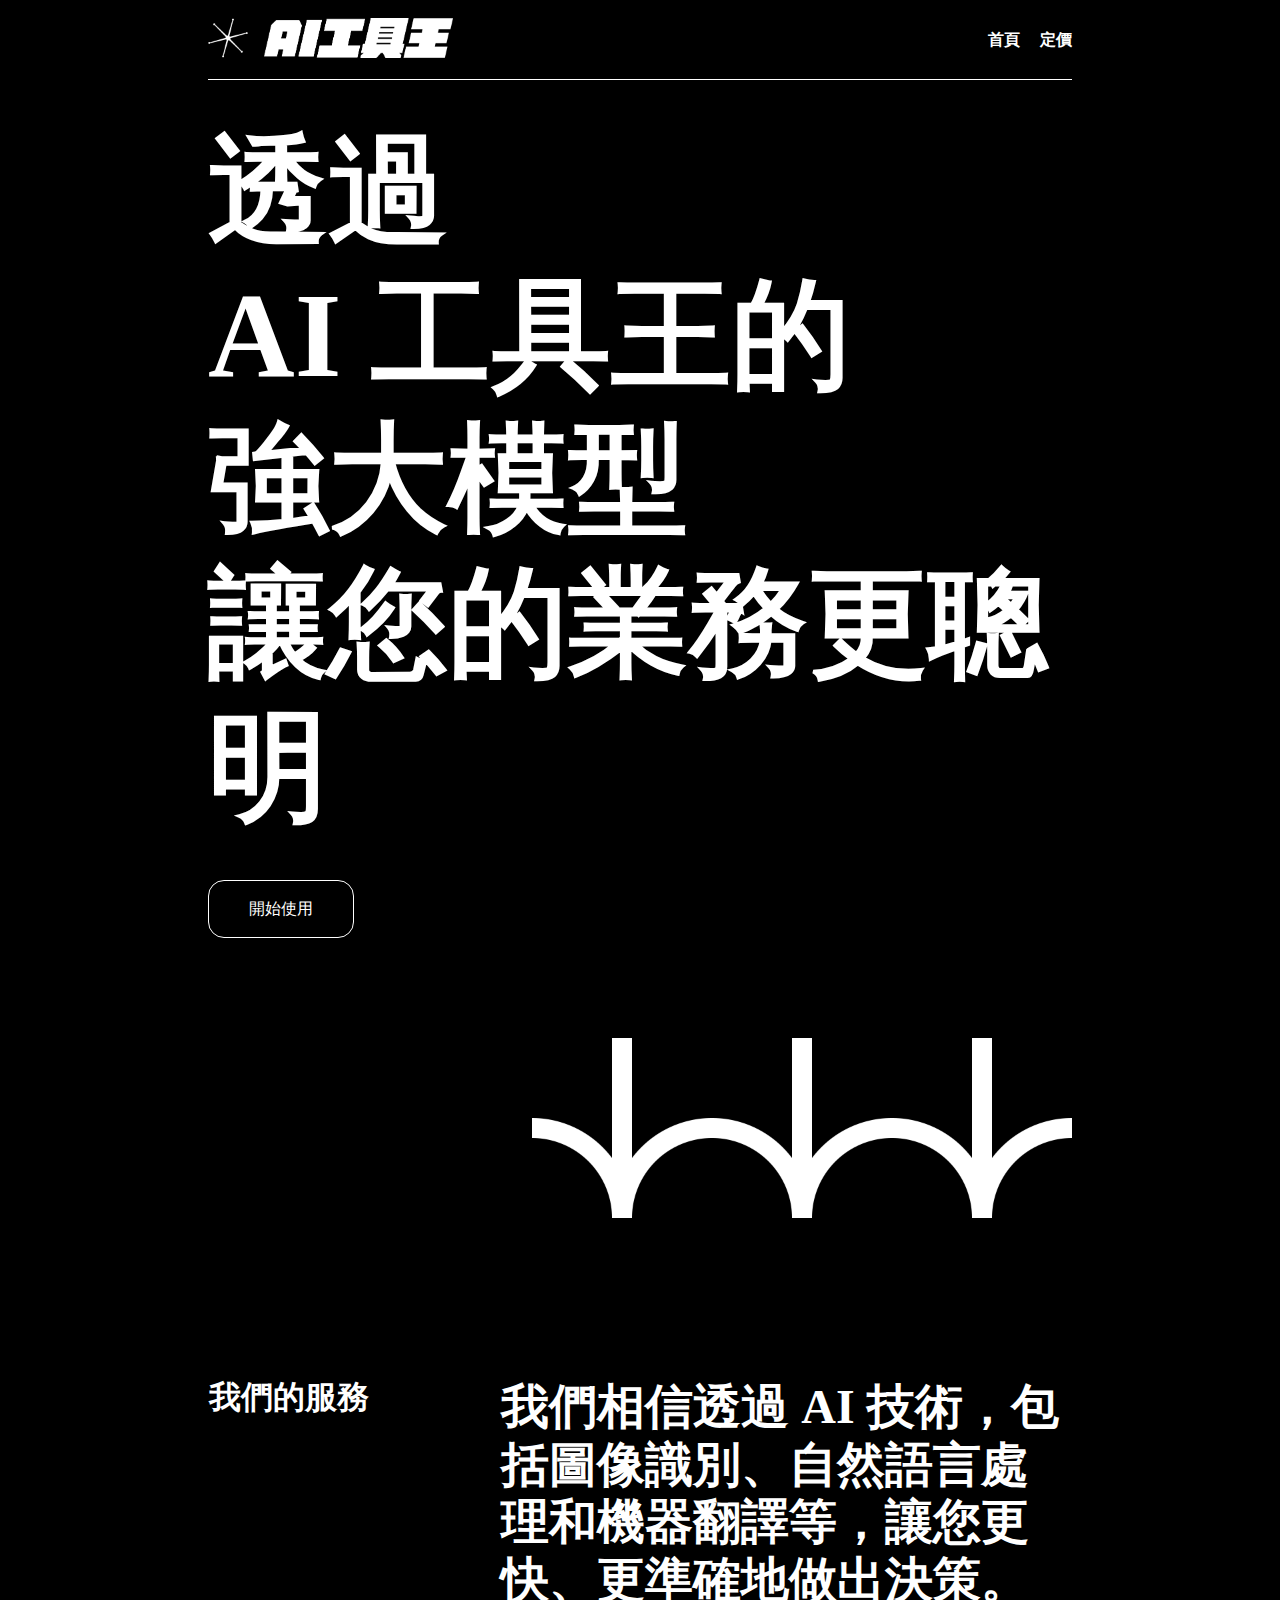
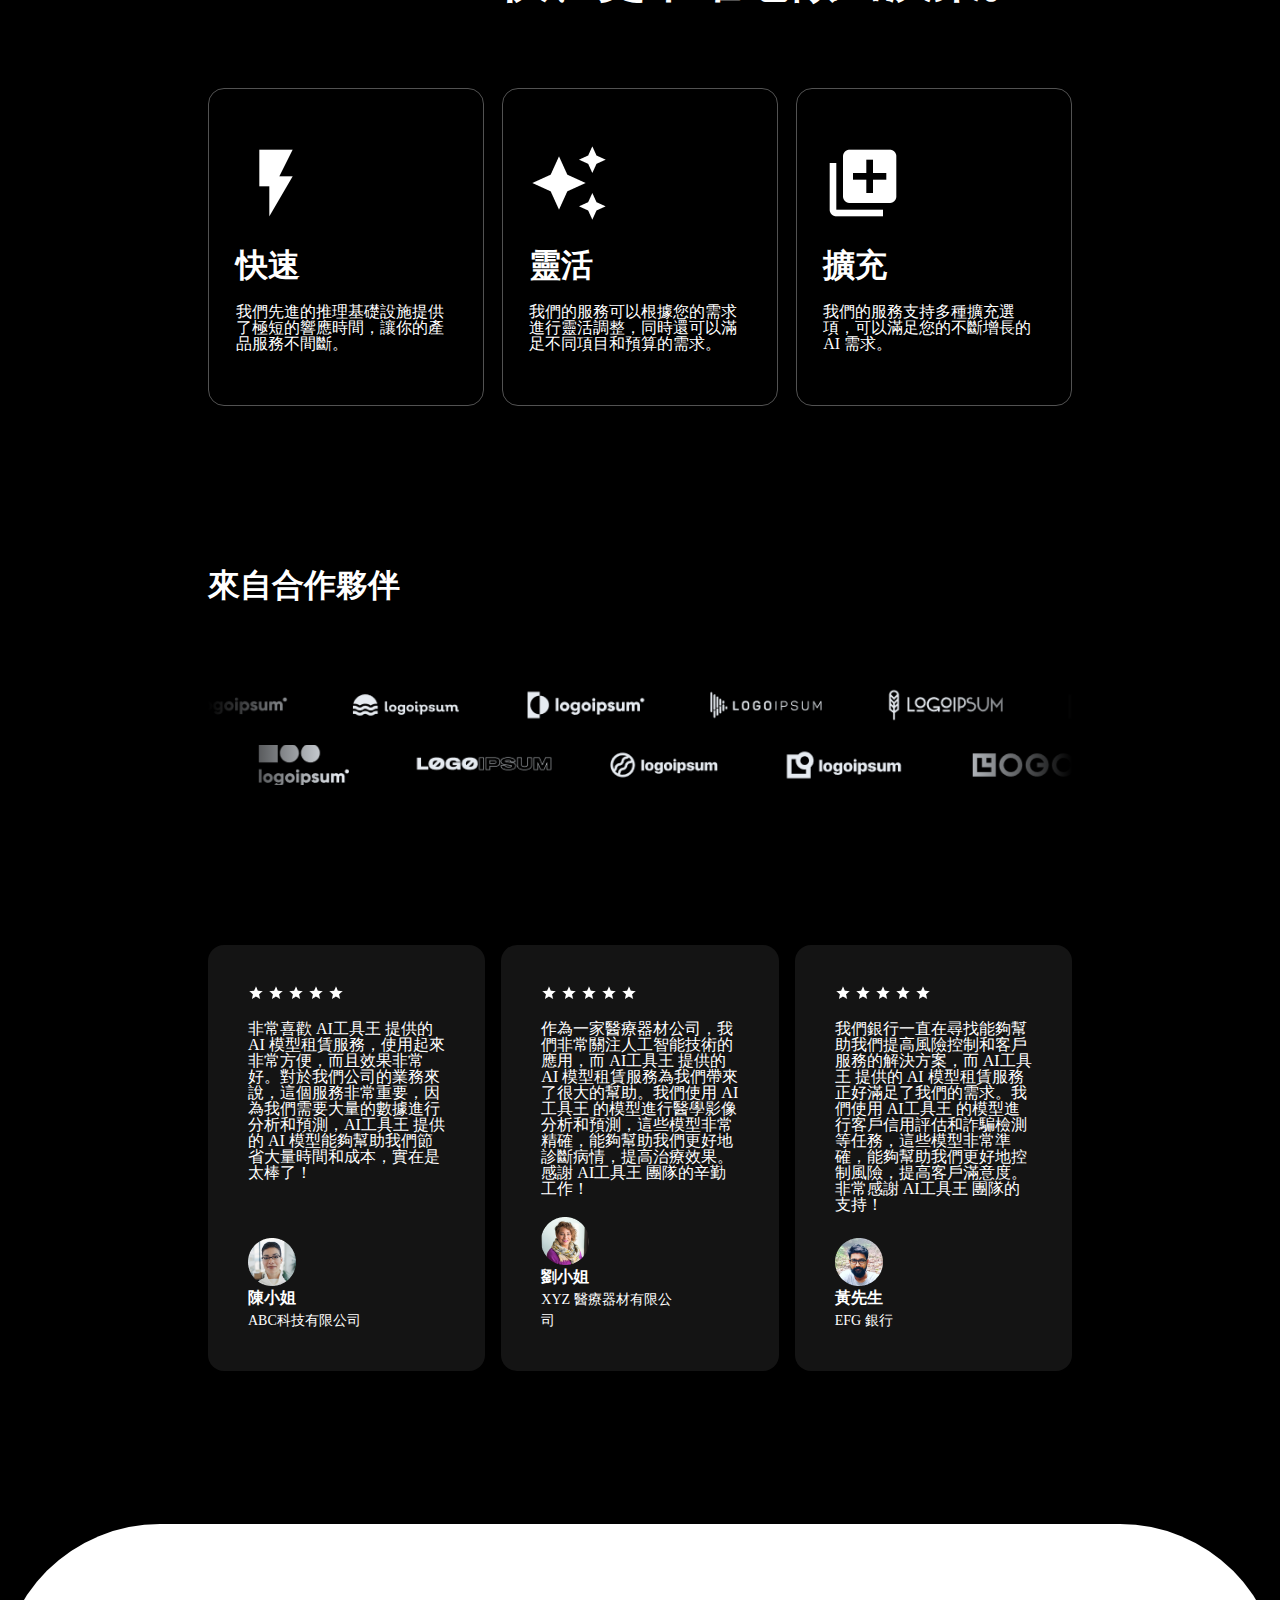
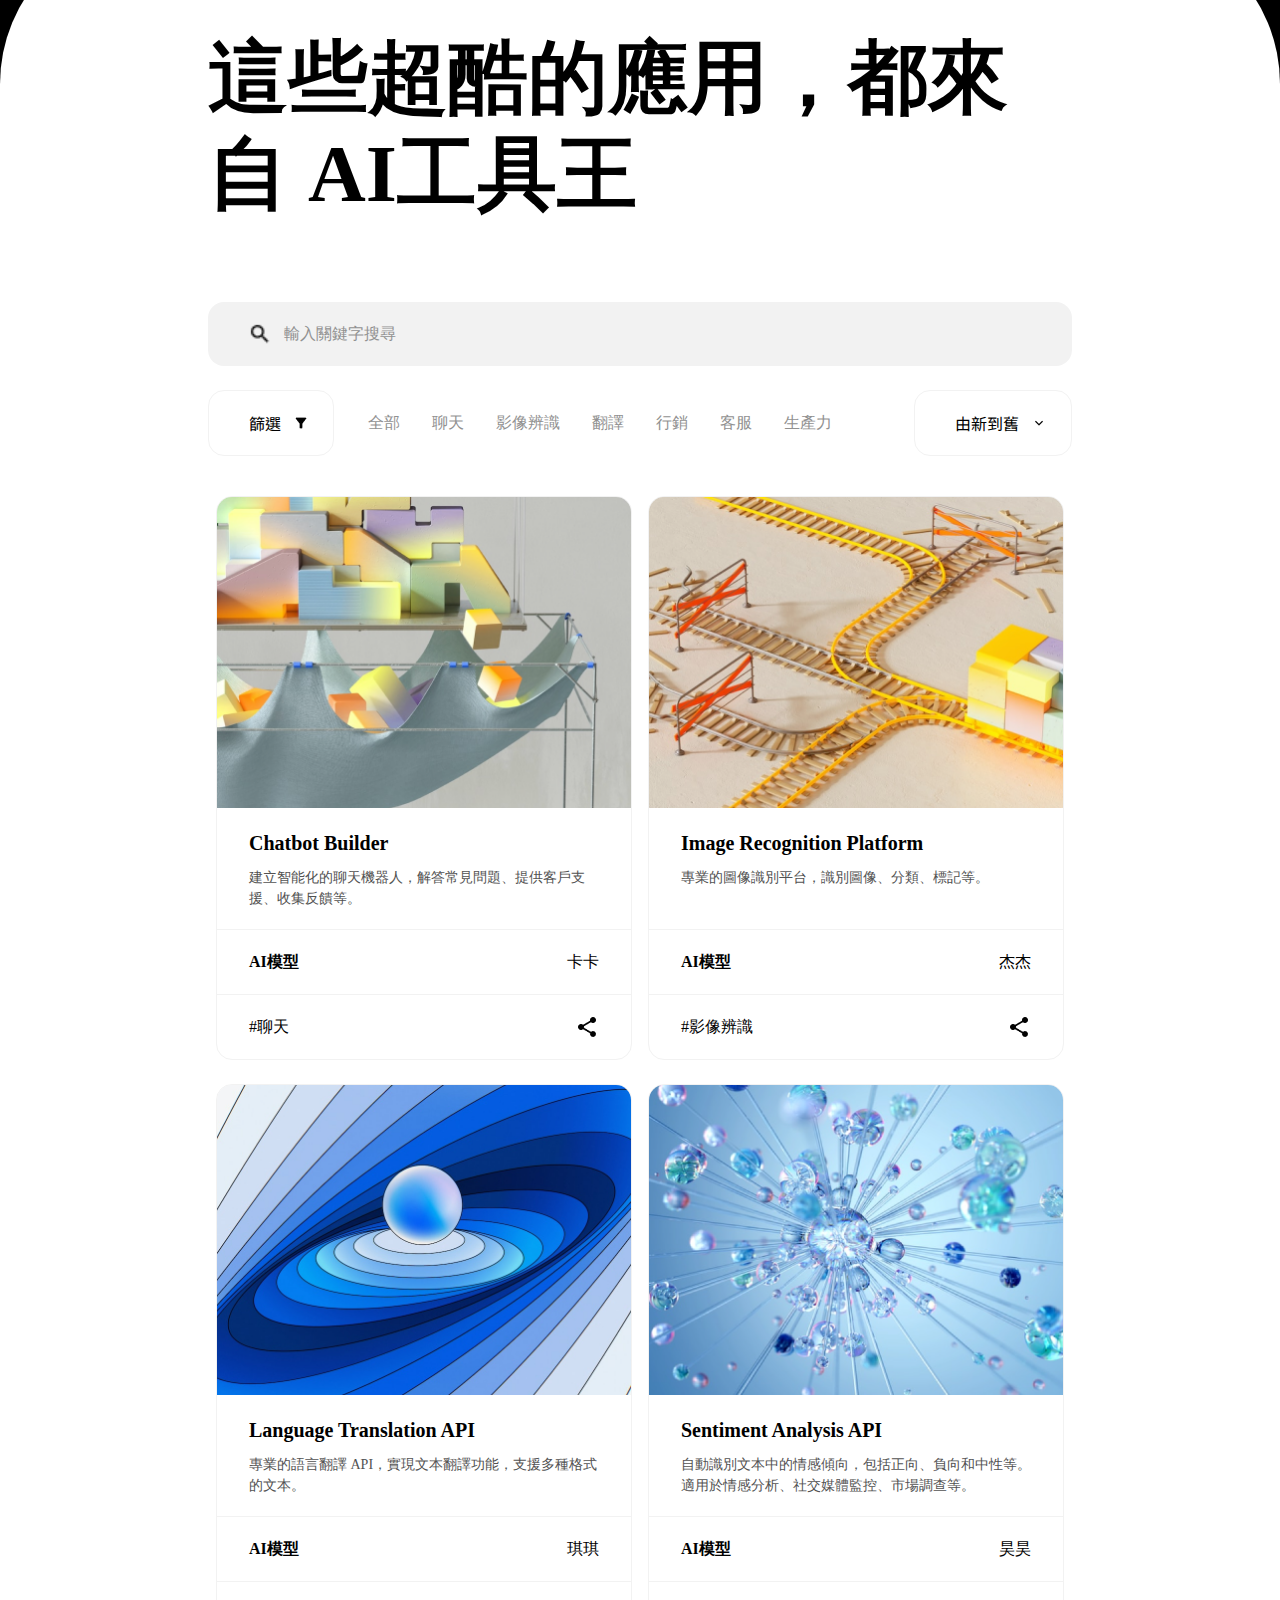
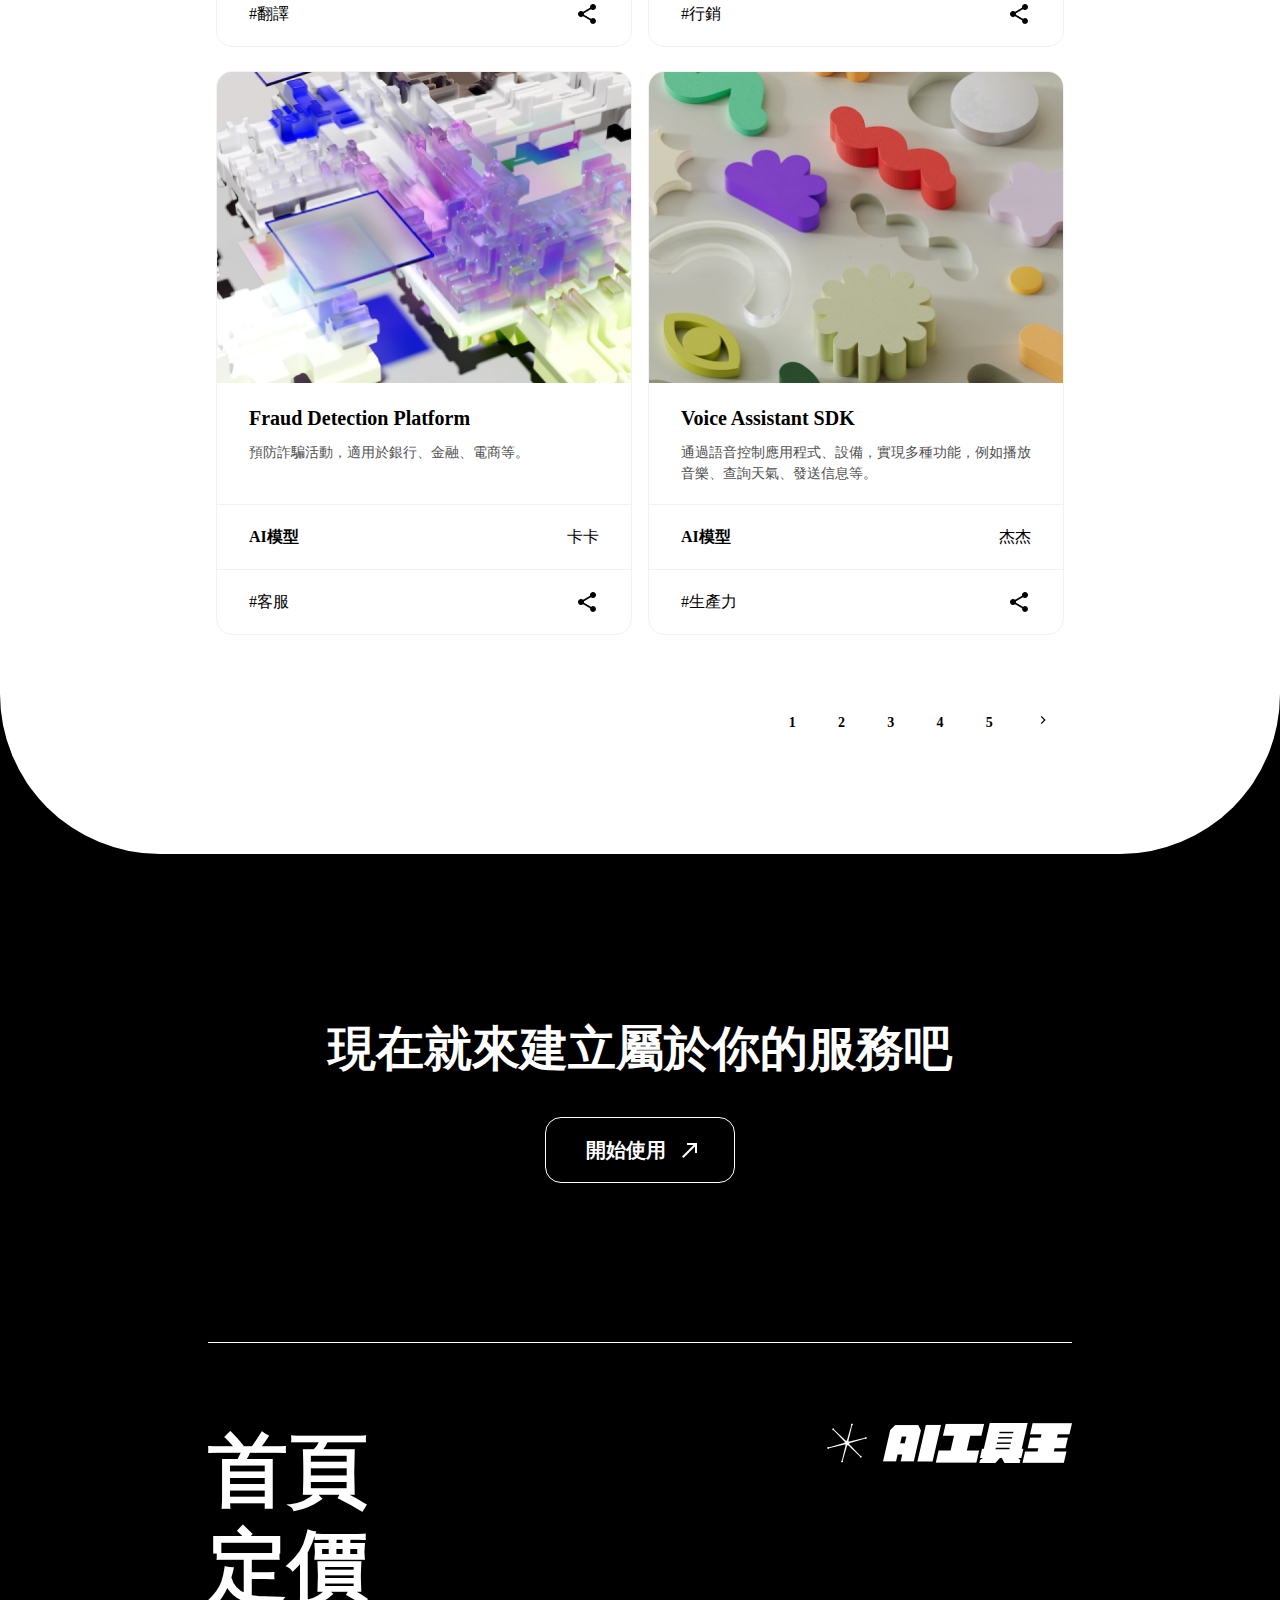
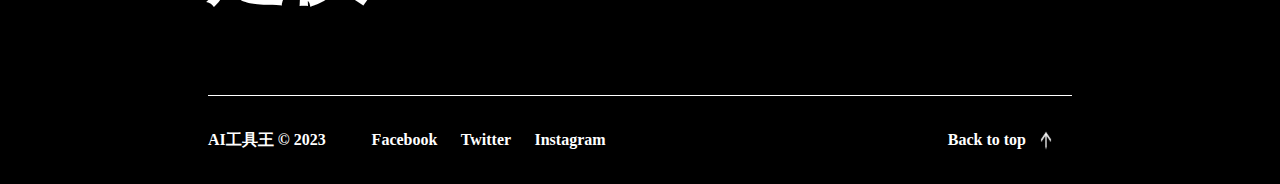
==== index.html @ bf3bf6e6 "first commit" ====
<!DOCTYPE html>
<html lang="en">
  <head>
    <meta charset="UTF-8" />
    <meta name="viewport" content="width=device-width, initial-scale=1.0" />
    <title>Document</title>
    <link rel="stylesheet" href="./SCSS/all.css" />
  </head>
  <body>
    <div id="headerTitle" class="headerTitle">
      <header>
        <div class="logo">
          <img src="./images/Group 1.png" alt="" />
        </div>
        <nav>
          <ul>
            <li><a href="#headerTitle">首頁</a></li>
            <li><a href="#">定價</a></li>
          </ul>
          <a href="./pages/menu.html" class="ham"
            ><img src="./images/ham.png" alt=""
          /></a>
        </nav>
      </header>
      <div class="title">
        <p>透過</p>
        <p>AI 工具王的</p>
        <p>強大模型</p>
        <p>讓您的業務更聰明</p>
        <a href="#">開始使用</a>
        <div class="img">
          <img src="./images/motin.png" alt="" />
        </div>
      </div>
    </div>
    <section class="service">
      <div class="paragraph">
        <p class="left">我們的服務</p>
        <p class="right">
          我們相信透過 AI
          技術，包括圖像識別、自然語言處理和機器翻譯等，讓您更快、更準確地做出決策。
        </p>
      </div>
      <div class="cards">
        <div class="card">
          <div class="img"><img src="./images/Flash on.png" alt="" /></div>
          <h4>快速</h4>
          <p>
            我們先進的推理基礎設施提供了極短的響應時間，讓你的產品服務不間斷。
          </p>
        </div>
        <div class="card middle">
          <div class="img"><img src="./images/Auto awesome.png" alt="" /></div>
          <h4>靈活</h4>
          <p>
            我們的服務可以根據您的需求進行靈活調整，同時還可以滿足不同項目和預算的需求。
          </p>
        </div>
        <div class="card">
          <div class="img"><img src="./images/Library add.png" alt="" /></div>
          <h4>擴充</h4>
          <p>我們的服務支持多種擴充選項，可以滿足您的不斷增長的 AI 需求。</p>
        </div>
      </div>
    </section>
    <section class="partner">
      <h3>來自合作夥伴</h3>
      <div class="imgLogo">
        <div class="logos">
          <div class="linearGradient-l"></div>
          <img class="logo" src="./images/enterprise.png" alt="" />
          <img class="logo" src="./images/enterprise1.png" alt="" />
          <img class="logo" src="./images/enterprise2.png" alt="" />
          <img class="logo" src="./images/enterprise3.png" alt="" />
          <img class="logo" src="./images/enterprise4.png" alt="" />
          <img class="logo" src="./images/enterprise5.png" alt="" />
          <img class="logo" src="./images/enterprise6.png" alt="" />
          <img class="logo" src="./images/enterprise1.png" alt="" />
          <div class="linearGradient-r"></div>
        </div>
        <div class="logos">
          <div class="linearGradient-l"></div>
          <img class="logo left" src="./images/enterprise7.png" alt="" />
          <img class="logo" src="./images/enterprise8.png" alt="" />
          <img class="logo" src="./images/enterprise9.png" alt="" />
          <img class="logo" src="./images/enterprise5.png" alt="" />
          <img class="logo" src="./images/enterprise11.png" alt="" />
          <img class="logo" src="./images/enterprise12.png" alt="" />
          <img class="logo" src="./images/enterprise7.png" alt="" />
          <div class="linearGradient-r"></div>
        </div>
      </div>
      <div class="cover"></div>
      <div class="cards">
        <div class="card">
          <div class="starsAndComment">
            <div class="stars">
              <img src="./images/star.png" alt="" />
              <img src="./images/star.png" alt="" />
              <img src="./images/star.png" alt="" />
              <img src="./images/star.png" alt="" />
              <img src="./images/star.png" alt="" />
            </div>
            <div class="comment">
              <p>
                非常喜歡 AI工具王 提供的 AI
                模型租賃服務，使用起來非常方便，而且效果非常好。對於我們公司的業務來說，這個服務非常重要，因為我們需要大量的數據進行分析和預測，AI工具王
                提供的 AI 模型能夠幫助我們節省大量時間和成本，實在是太棒了！
              </p>
            </div>
          </div>
          <div class="person">
            <div class="imgPerson">
              <img src="./images/avatar3.png" alt="" />
              <div class="info">
                <h5>陳小姐</h5>
                <p>ABC科技有限公司</p>
              </div>
            </div>
          </div>
        </div>
        <div class="card">
          <div class="starsAndComment">
            <div class="stars">
              <img src="./images/star.png" alt="" />
              <img src="./images/star.png" alt="" />
              <img src="./images/star.png" alt="" />
              <img src="./images/star.png" alt="" />
              <img src="./images/star.png" alt="" />
            </div>
            <div class="comment">
              <p>
                作為一家醫療器材公司，我們非常關注人工智能技術的應用，而
                AI工具王 提供的 AI 模型租賃服務為我們帶來了很大的幫助。我們使用
                AI工具王
                的模型進行醫學影像分析和預測，這些模型非常精確，能夠幫助我們更好地診斷病情，提高治療效果。感謝
                AI工具王 團隊的辛勤工作！
              </p>
            </div>
          </div>
          <div class="person">
            <div class="imgPerson">
              <img src="./images/avatar1.png" alt="" />
              <div class="info">
                <h5>劉小姐</h5>
                <p>XYZ 醫療器材有限公司</p>
              </div>
            </div>
          </div>
        </div>
        <div class="card">
          <div class="starsAndComment">
            <div class="stars">
              <img src="./images/star.png" alt="" />
              <img src="./images/star.png" alt="" />
              <img src="./images/star.png" alt="" />
              <img src="./images/star.png" alt="" />
              <img src="./images/star.png" alt="" />
            </div>
            <div class="comment">
              <p>
                我們銀行一直在尋找能夠幫助我們提高風險控制和客戶服務的解決方案，而
                AI工具王 提供的 AI 模型租賃服務正好滿足了我們的需求。我們使用
                AI工具王
                的模型進行客戶信用評估和詐騙檢測等任務，這些模型非常準確，能夠幫助我們更好地控制風險，提高客戶滿意度。非常感謝
                AI工具王 團隊的支持！
              </p>
            </div>
          </div>
          <div class="person">
            <div class="imgPerson">
              <img src="./images/avatar2.png" alt="" />
              <div class="info">
                <h5>黃先生</h5>
                <p>EFG 銀行</p>
              </div>
            </div>
          </div>
        </div>
      </div>
    </section>
    <section class="application">
      <div class="app">
        <h2>這些超酷的應用，都來自 AI工具王</h2>
        <div class="search">
          <img src="./images/search.png" alt="" />
          <p>輸入關鍵字搜尋</p>
        </div>
        <div class="select">
          <button class="selectButton">
            <p>篩選</p>
            <img src="./images/Filter alt.png" alt="" />
          </button>
          <div class="selectItems">
            <ul>
              <li>全部</li>
              <li>聊天</li>
              <li>影像辨識</li>
              <li>翻譯</li>
              <li>行銷</li>
              <li>客服</li>
              <li>生產力</li>
            </ul>
          </div>
          <button class="newOrOldButton">
            <p>由新到舊</p>
            <img src="./images/keyboard arrow down.png" alt="" />
          </button>
        </div>
        <div class="appCards">
          <div class="appCard">
            <div class="cardImg"><img src="./images/tool1.png" alt="" /></div>
            <div class="cardTitle">
              <h3>Chatbot Builder</h3>
              <p>
                建立智能化的聊天機器人，解答常見問題、提供客戶支援、收集反饋等。
              </p>
            </div>
            <div class="author">
              <h3>AI模型</h3>
              <p>卡卡</p>
            </div>
            <div class="type">
              <p>#聊天</p>
              <img src="./images/share.png" alt="" />
            </div>
          </div>
          <div class="appCard">
            <div class="cardImg"><img src="./images/tool2.png" alt="" /></div>
            <div class="cardTitle">
              <h3>Image Recognition Platform</h3>
              <p>專業的圖像識別平台，識別圖像、分類、標記等。</p>
            </div>
            <div class="author">
              <h3>AI模型</h3>
              <p>杰杰</p>
            </div>
            <div class="type">
              <p>#影像辨識</p>
              <img src="./images/share.png" alt="" />
            </div>
          </div>
          <div class="appCard">
            <div class="cardImg"><img src="./images/tool3.png" alt="" /></div>
            <div class="cardTitle">
              <h3>Language Translation API</h3>
              <p>專業的語言翻譯 API，實現文本翻譯功能，支援多種格式的文本。</p>
            </div>
            <div class="author">
              <h3>AI模型</h3>
              <p>琪琪</p>
            </div>
            <div class="type">
              <p>#翻譯</p>
              <img src="./images/share.png" alt="" />
            </div>
          </div>
          <div class="appCard">
            <div class="cardImg"><img src="./images/tool4.png" alt="" /></div>
            <div class="cardTitle">
              <h3>Sentiment Analysis API</h3>
              <p>
                自動識別文本中的情感傾向，包括正向、負向和中性等。適用於情感分析、社交媒體監控、市場調查等。
              </p>
            </div>
            <div class="author">
              <h3>AI模型</h3>
              <p>昊昊</p>
            </div>
            <div class="type">
              <p>#行銷</p>
              <img src="./images/share.png" alt="" />
            </div>
          </div>
          <div class="appCard">
            <div class="cardImg"><img src="./images/tool5.png" alt="" /></div>
            <div class="cardTitle">
              <h3>Fraud Detection Platform</h3>
              <p>預防詐騙活動，適用於銀行、金融、電商等。</p>
            </div>
            <div class="author">
              <h3>AI模型</h3>
              <p>卡卡</p>
            </div>
            <div class="type">
              <p>#客服</p>
              <img src="./images/share.png" alt="" />
            </div>
          </div>
          <div class="appCard">
            <div class="cardImg"><img src="./images/tool6.png" alt="" /></div>
            <div class="cardTitle">
              <h3>Voice Assistant SDK</h3>
              <p>
                通過語音控制應用程式、設備，實現多種功能，例如播放音樂、查詢天氣、發送信息等。
              </p>
            </div>
            <div class="author">
              <h3>AI模型</h3>
              <p>杰杰</p>
            </div>
            <div class="type">
              <p>#生產力</p>
              <img src="./images/share.png" alt="" />
            </div>
          </div>
        </div>
        <div class="pages">
          <a href="#">1</a>
          <a href="#">2</a>
          <a href="#">3</a>
          <a href="#">4</a>
          <a href="#">5</a>
          <a href="#"><img src="./images/keyboard arrow right.png" alt="" /></a>
        </div>
      </div>
    </section>
    <section class="now">
      <h3>現在就來建立屬於你的服務吧</h3>
      <a href="#"
        ><p>開始使用</p>
        <img src="./images/call made.png" alt=""
      /></a>
    </section>
    <footer>
      <div class="index">
        <div class="logo">
          <img src="./images/logo.png" alt="" />
        </div>
        <div class="links">
          <a href="#">首頁</a>
          <a href="#">定價</a>
        </div>
      </div>
      <div class="footer">
        <p class="copyright">AI工具王 © 2023</p>
        <div class="socialMedias">
          <a href="#" class="socialMedia">Facebook</a>
          <a href="#" class="socialMedia">Twitter</a>
          <a href="#" class="socialMedia">Instagram</a>
        </div>
        <a href="#headerTitle" class="backToTopLink">
          <p class="backToTop">Back to top</p>
          <img src="./images/arrow upward.png" alt="" />
        </a>
      </div>
    </footer>
  </body>
</html>
---- SCSS/all.css ----
/* http://meyerweb.com/eric/tools/css/reset/ 
   v2.0 | 20110126
   License: none (public domain)
*/
@import url("https://fonts.googleapis.com/css2?family=Noto+Sans+TC:wght@100;200;300;400;500;600;700;800;900&display=swap");
html,
body,
div,
span,
applet,
object,
iframe,
h1,
h2,
h3,
h4,
h5,
h6,
p,
blockquote,
pre,
a,
abbr,
acronym,
address,
big,
cite,
code,
del,
dfn,
em,
img,
ins,
kbd,
q,
s,
samp,
small,
strike,
strong,
sub,
sup,
tt,
var,
b,
u,
i,
center,
dl,
dt,
dd,
ol,
ul,
li,
fieldset,
form,
label,
legend,
table,
caption,
tbody,
tfoot,
thead,
tr,
th,
td,
article,
aside,
canvas,
details,
embed,
figure,
figcaption,
footer,
header,
hgroup,
menu,
nav,
output,
ruby,
section,
summary,
time,
mark,
audio,
video {
  margin: 0;
  padding: 0;
  border: 0;
  font-size: 100%;
  font: inherit;
  vertical-align: baseline;
}

/* HTML5 display-role reset for older browsers */
article,
aside,
details,
figcaption,
figure,
footer,
header,
hgroup,
menu,
nav,
section {
  display: block;
}

body {
  line-height: 1;
}

ol,
ul {
  list-style: none;
}

blockquote,
q {
  quotes: none;
}

blockquote:before,
blockquote:after,
q:before,
q:after {
  content: "";
  content: none;
}

table {
  border-collapse: collapse;
  border-spacing: 0;
}

* {
  box-sizing: border-box;
  font-family: "Noto Sans TC", sans-serif;
  color: #ffffff;
  line-height: 1.5;
  background-color: #000000;
}

.headerTitle {
  max-width: 1920px;
}

header {
  height: 80px;
  margin: 0 16.25%;
  display: flex;
  align-items: center;
  justify-content: space-between;
  border-bottom: 1px solid #ffffff;
}
@media (max-width: 375px) {
  header {
    margin: 0 3.2%;
  }
}
header .logo {
  width: 244.99px;
}
header .logo img {
  max-width: 100%;
}
@media (max-width: 375px) {
  header .logo {
    width: 147px;
  }
}
header nav {
  width: 84px;
}
@media (max-width: 564px) {
  header nav {
    width: 40px;
  }
}
header nav ul {
  display: flex;
  justify-content: space-between;
}
@media (max-width: 564px) {
  header nav ul {
    display: none;
  }
}
header nav ul li {
  font-weight: 700;
  font-size: 16px;
}
header nav ul li a {
  text-decoration: none;
}
header nav .ham {
  width: 40px;
  display: none;
}
@media (max-width: 564px) {
  header nav .ham {
    display: block;
  }
}
header nav .ham img {
  width: 100%;
}
header nav .exit {
  width: 40px;
  display: inline-block;
}
header nav .exit img {
  width: 100%;
}

.title {
  margin: 0 16.25%;
  padding-top: 40px;
}
@media (max-width: 375px) {
  .title {
    margin: 0 3.2%;
  }
}
.title p {
  font-weight: bold;
  font-size: 120px;
  line-height: 1.2;
}
@media (max-width: 940px) {
  .title p {
    font-size: 96px;
  }
}
@media (max-width: 750px) {
  .title p {
    font-size: 72px;
  }
}
@media (max-width: 564px) {
  .title p {
    font-size: 60px;
  }
}
@media (max-width: 470px) {
  .title p {
    font-size: 48px;
  }
}
.title a {
  margin-top: 40px;
  margin-bottom: 100px;
  display: inline-block;
  padding-top: 20px;
  padding-bottom: 20px;
  padding-left: 40px;
  padding-right: 40px;
  border: 1px solid #ffffff;
  border-radius: 16px;
  text-decoration: none;
}
.title .img {
  display: flex;
  justify-content: flex-end;
}
.title .img img {
  width: 540px;
}
@media (max-width: 800px) {
  .title .img img {
    width: 100%;
  }
}

.content {
  height: 584px;
  display: flex;
  flex-direction: column;
  justify-content: center;
  align-items: center;
}
.content a {
  display: inline-block;
  text-decoration: none;
  font-size: 80px;
  line-height: 1.2;
  font-weight: bold;
}

.service {
  margin: 160px 16.25%;
}
@media (max-width: 375px) {
  .service {
    margin: 120px 3.2%;
  }
}
.service .paragraph {
  display: flex;
}
@media (max-width: 800px) {
  .service .paragraph {
    flex-wrap: wrap;
  }
}
.service .paragraph .left {
  margin-left: 0.15%;
  margin-right: 1.85%;
  width: 32.6%;
  font-size: 32px;
  font-weight: bold;
  line-height: 1.2;
}
@media (max-width: 800px) {
  .service .paragraph .left {
    width: 100%;
    font-size: 26px;
    margin-bottom: 24px;
  }
}
@media (max-width: 375px) {
  .service .paragraph .left {
    font-size: 20px;
  }
}
.service .paragraph .right {
  width: 67.4%;
  font-size: 48px;
  font-weight: 900;
  line-height: 1.2;
}
@media (max-width: 800px) {
  .service .paragraph .right {
    width: 100%;
    font-size: 40px;
  }
}
@media (max-width: 375px) {
  .service .paragraph .right {
    font-size: 32px;
  }
}
.service .cards {
  display: flex;
  justify-content: space-between;
  margin-top: 80px;
  margin-bottom: 160px;
  flex-wrap: wrap;
}
.service .cards .card {
  width: 32%;
  border: 1px solid #525252;
  border-radius: 16px;
  padding: 4.16vw 2.08vw;
}
@media (max-width: 800px) {
  .service .cards .card {
    width: 100%;
    padding: 10.67vw 5.33vw;
  }
}
.service .cards .card .img {
  width: 80px;
  color: #ffffff;
}
.service .cards .card .img img {
  width: 100%;
}
.service .cards .card h4 {
  font-size: 32px;
  line-height: 1.2;
  font-weight: 900;
  margin: 20px 0;
}
.service .cards .card p {
  font-size: 16px;
  font-weight: 400;
}
@media (max-width: 800px) {
  .service .cards .middle {
    margin: 12px 0;
  }
}

.partner {
  margin: 0 16.25%;
}
@media (max-width: 375px) {
  .partner {
    margin: 0 0;
  }
}
.partner h3 {
  font-size: 32px;
  font-weight: 900;
  line-height: 1.2;
}
@media (max-width: 375px) {
  .partner h3 {
    padding: 0 12px;
  }
}
.partner .imgLogo {
  height: 100px;
  display: flex;
  flex-direction: column;
  justify-content: space-between;
  margin-top: 80px;
  margin-bottom: 160px;
}
.partner .imgLogo .logos {
  display: flex;
  overflow: hidden;
  height: 40px;
  position: relative;
}
.partner .imgLogo .logos .linearGradient-l {
  z-index: 1;
  position: absolute;
  width: 15.12%;
  height: 40px;
  background: linear-gradient(0.25turn, rgb(0, 0, 0), rgba(0, 0, 0, 0));
}
@media (max-width: 375px) {
  .partner .imgLogo .logos .linearGradient-l {
    width: 21.87%;
  }
}
.partner .imgLogo .logos .linearGradient-r {
  right: 0;
  z-index: 1;
  position: absolute;
  width: 15.12%;
  height: 40px;
  background: linear-gradient(0.25turn, rgba(0, 0, 0, 0), rgb(0, 0, 0));
}
@media (max-width: 375px) {
  .partner .imgLogo .logos .linearGradient-r {
    width: 21.87%;
  }
}
.partner .imgLogo .logos .logo {
  height: 40px;
  margin-right: 20px;
}
.partner .imgLogo .logos .left {
  margin-left: 16px;
}
.partner .cards {
  display: flex;
  justify-content: space-between;
  flex-wrap: wrap;
  margin-bottom: 153px;
}
@media (max-width: 375px) {
  .partner .cards {
    padding: 0 12px;
  }
}
.partner .cards .card {
  background-color: rgba(255, 255, 255, 0.08);
  padding: 40px;
  border-radius: 16px;
  width: 32.1%;
  display: flex;
  flex-direction: column;
  justify-content: space-between;
}
@media (max-width: 1032px) {
  .partner .cards .card {
    width: 100%;
  }
}
.partner .cards .card .starsAndComment {
  background-color: transparent;
}
.partner .cards .card .starsAndComment .stars {
  display: flex;
  justify-content: space-between;
  width: 96px;
  height: 16px;
  background-color: transparent;
  margin-bottom: 20px;
  flex-basis: 16px;
}
.partner .cards .card .starsAndComment .stars img {
  background-color: transparent;
}
.partner .cards .card .starsAndComment .comment {
  background-color: transparent;
}
.partner .cards .card .starsAndComment .comment p {
  background-color: transparent;
}
.partner .cards .card .person {
  background-color: transparent;
  margin-top: 20px;
  flex-basis: 48px;
}
.partner .cards .card .person .imgPerson {
  display: flex;
  background-color: transparent;
  flex-wrap: wrap;
}
.partner .cards .card .person .imgPerson img {
  width: 48px;
  background-color: transparent;
  margin-right: 16px;
}
.partner .cards .card .person .imgPerson .info {
  flex-basis: 144px;
  background-color: transparent;
  display: flex;
  flex-direction: column;
  justify-content: space-between;
  line-height: 1.5;
}
.partner .cards .card .person .imgPerson .info h5 {
  background-color: transparent;
  font-size: 16px;
  font-weight: 700;
}
.partner .cards .card .person .imgPerson .info p {
  background-color: transparent;
  font-size: 14px;
  font-weight: 400;
}

.application .app {
  background-color: #ffffff;
  padding: 8.33% 16.25%;
  border-radius: 160px;
}
@media (max-width: 375px) {
  .application .app {
    padding: 21.33% 3.2%;
    border-radius: 20px;
  }
}
.application .app h2 {
  background-color: #ffffff;
  color: #000000;
  font-size: 80px;
  line-height: 1.2;
  font-weight: 900;
  margin-bottom: 80px;
}
@media (max-width: 375px) {
  .application .app h2 {
    font-size: 32px;
    text-align: center;
    margin-left: 10px;
    margin-right: 10px;
    width: 287px;
  }
}
.application .app .search {
  background-color: #f2f2f2;
  border-radius: 16px;
  padding: 20px 40px;
  display: flex;
  margin-bottom: 24px;
}
@media (max-width: 375px) {
  .application .app .search {
    margin-bottom: 16px;
  }
}
.application .app .search img {
  background-color: transparent;
  width: 24px;
  margin-right: 12px;
}
.application .app .search p {
  color: #919191;
  background-color: transparent;
  font-size: 16px;
  font-weight: 400;
  line-height: 1.5;
}
.application .app .select {
  background-color: transparent;
  display: flex;
  align-items: center;
  margin-bottom: 40px;
  flex-wrap: wrap;
}
@media (max-width: 375px) {
  .application .app .select {
    justify-content: space-between;
    margin-bottom: 48px;
  }
}
.application .app .select .selectButton {
  background-color: transparent;
  border: 1px solid #f2f2f2;
  border-radius: 16px;
  padding-top: 20px;
  padding-bottom: 20px;
  padding-left: 40px;
  padding-right: 24px;
  display: flex;
  align-items: center;
}
@media (max-width: 375px) {
  .application .app .select .selectButton {
    order: 1;
  }
}
.application .app .select .selectButton p {
  background-color: transparent;
  font-size: 16px;
  font-weight: 400;
  line-height: 1.5;
  color: #000000;
  margin-right: 12px;
}
.application .app .select .selectButton img {
  background-color: transparent;
}
.application .app .select .selectItems {
  background-color: transparent;
  margin: 0 auto;
  width: 544px;
}
@media (max-width: 375px) {
  .application .app .select .selectItems {
    order: 3;
    margin-top: 16px;
  }
}
.application .app .select .selectItems ul {
  background-color: transparent;
  display: flex;
}
@media (max-width: 375px) {
  .application .app .select .selectItems ul {
    flex-wrap: wrap;
    justify-content: space-around;
  }
}
.application .app .select .selectItems ul li {
  background-color: transparent;
  color: #919191;
  font-size: 16px;
  font-weight: 400;
  line-height: 1.5;
  padding: 8px 16px;
  border-radius: 16px;
}
.application .app .select .selectItems ul li:hover {
  background-color: #f2f2f2;
  color: #000000;
  font-weight: 700;
}
.application .app .select .newOrOldButton {
  background-color: transparent;
  border: 1px solid #f2f2f2;
  border-radius: 16px;
  padding-top: 20px;
  padding-bottom: 20px;
  padding-left: 40px;
  padding-right: 24px;
  display: flex;
  align-items: center;
}
@media (max-width: 375px) {
  .application .app .select .newOrOldButton {
    order: 2;
  }
}
.application .app .select .newOrOldButton p {
  background-color: transparent;
  font-size: 16px;
  font-weight: 400;
  line-height: 1.5;
  color: #000000;
  margin-right: 12px;
}
.application .app .select .newOrOldButton img {
  background-color: transparent;
}
.application .app .appCards {
  display: flex;
  flex-wrap: wrap;
  background-color: transparent;
  justify-content: space-between;
  margin-bottom: 40px;
}
@media (max-width: 1848px) {
  .application .app .appCards {
    justify-content: space-around;
  }
}
@media (max-width: 375px) {
  .application .app .appCards {
    margin-bottom: 32px;
  }
}
.application .app .appCards .appCard {
  background-color: transparent;
  border-radius: 16px;
  border: 1px solid #f2f2f2;
  width: 416px;
  margin-bottom: 24px;
  overflow: hidden;
  display: flex;
  flex-direction: column;
}
.application .app .appCards .appCard .cardImg {
  background-color: transparent;
  width: 100%;
  overflow: hidden;
}
.application .app .appCards .appCard .cardImg img {
  background-color: transparent;
  width: 100%;
  transform: scale(1, 1);
  transition: all 0.4s ease-out;
}
.application .app .appCards .appCard .cardImg img:hover {
  transform: scale(1.2, 1.2);
  transition: transform 0.5s;
}
.application .app .appCards .appCard .cardTitle {
  background-color: transparent;
  padding: 20px 32px;
  flex-shrink: 1;
  flex-basis: 118px;
}
.application .app .appCards .appCard .cardTitle h3 {
  background-color: transparent;
  color: #000000;
  font-weight: 900;
  font-size: 20px;
  line-height: 1.2;
  margin-bottom: 12px;
}
.application .app .appCards .appCard .cardTitle p {
  background-color: transparent;
  color: #525252;
  font-weight: 400;
  font-size: 14px;
  line-height: 1.5;
}
.application .app .appCards .appCard .author {
  background-color: transparent;
  padding: 20px 32px;
  display: flex;
  justify-content: space-between;
  border-top: 1px solid #f2f2f2;
  border-bottom: 1px solid #f2f2f2;
  flex-basis: 64px;
}
.application .app .appCards .appCard .author h3 {
  background-color: transparent;
  font-weight: 700;
  font-size: 16px;
  line-height: 1.5;
  color: #000000;
}
.application .app .appCards .appCard .author p {
  background-color: transparent;
  font-weight: 400;
  font-size: 16px;
  line-height: 1.5;
  color: #000000;
}
.application .app .appCards .appCard .type {
  background-color: transparent;
  padding: 20px 32px;
  display: flex;
  justify-content: space-between;
  flex-basis: 64px;
}
.application .app .appCards .appCard .type p {
  background-color: transparent;
  font-weight: 400;
  font-size: 16px;
  line-height: 1.5;
  color: #000000;
}
.application .app .appCards .appCard .type img {
  background-color: transparent;
}
.application .app .pages {
  background-color: transparent;
  display: flex;
  justify-content: flex-end;
}
@media (max-width: 1232px) {
  .application .app .pages {
    justify-content: center;
  }
}
@media (max-width: 375px) {
  .application .app .pages {
    justify-content: flex-end;
  }
}
.application .app .pages a {
  display: block;
  background-color: transparent;
  font-weight: 700;
  font-size: 14px;
  line-height: 1.5;
  text-decoration: none;
  color: #000000;
  border-radius: 16px;
  padding-top: 13.25px;
  padding-bottom: 13.25px;
  padding-left: 21.133px;
  padding-right: 21.133px;
}
.application .app .pages a:hover {
  background-color: #000000;
  color: #ffffff;
}
.application .app .pages a img {
  background-color: transparent;
}

.now {
  margin: 0 16.25%;
  margin-top: 87px;
  margin-bottom: 80px;
  padding: 6.17% 0;
  display: flex;
  flex-direction: column;
  align-items: center;
}
@media (max-width: 375px) {
  .now {
    margin: 40px 0;
    padding: 120px 20.13%;
  }
}
.now h3 {
  color: #ffffff;
  font-weight: 900;
  font-size: 48px;
  line-height: 1.2;
  margin-bottom: 40px;
  text-align: center;
}
@media (max-width: 375px) {
  .now h3 {
    font-size: 32px;
    margin-bottom: 32px;
  }
}
.now a {
  display: flex;
  text-decoration: none;
  padding-top: 20px;
  padding-bottom: 20px;
  padding-left: 40px;
  padding-right: 32px;
  border: 1px solid #ffffff;
  border-radius: 16px;
  flex-wrap: wrap;
}
.now a p {
  font-weight: 900;
  font-size: 20px;
  line-height: 1.2;
  margin-right: 12px;
}
.now a img {
  width: 24px;
}

footer {
  margin: 0 16.25%;
}
@media (max-width: 375px) {
  footer {
    margin: 0 3.2%;
  }
}
footer .index {
  padding: 80px 0;
  border-top: 1px solid #ffffff;
  border-bottom: 1px solid #ffffff;
  display: flex;
  position: relative;
}
@media (max-width: 700px) {
  footer .index {
    flex-direction: column;
  }
}
footer .index .logo {
  position: absolute;
  right: 0;
  height: 40px;
}
@media (max-width: 700px) {
  footer .index .logo {
    position: static;
    margin-bottom: 40px;
  }
}
footer .index .logo img {
  height: 100%;
}
footer .index .links {
  display: flex;
  flex-direction: column;
}
footer .index .links a {
  font-weight: 900;
  font-size: 80px;
  line-height: 1.2;
  color: #ffffff;
  text-decoration: none;
}
@media (max-width: 375px) {
  footer .index .links a {
    font-size: 48px;
  }
}
footer .footer {
  display: flex;
  font-weight: 700;
  font-size: 16px;
  line-height: 1.5;
  align-items: center;
  position: relative;
  padding: 20px 0;
}
@media (max-width: 850px) {
  footer .footer {
    flex-wrap: wrap;
    justify-content: space-between;
  }
}
@media (max-width: 375px) {
  footer .footer {
    padding-right: 12px;
  }
}
footer .footer .copyright {
  padding: 12px 0;
}
@media (max-width: 850px) {
  footer .footer .copyright {
    order: 1;
  }
}
footer .footer .socialMedias {
  margin-left: calc((100% - 495.96px) / 802 * 100);
  margin-right: calc((100% - 495.96px) / 802 * 702);
  width: 254px;
  display: flex;
  justify-content: space-between;
}
@media (max-width: 850px) {
  footer .footer .socialMedias {
    order: 3;
    width: 70%;
    margin: 0;
  }
}
footer .footer .socialMedias .socialMedia {
  padding: 12px 0;
  text-decoration: none;
  margin-right: 20px;
}
footer .footer .backToTopLink {
  text-decoration: none;
  padding: 12px 0;
  display: flex;
}
@media (max-width: 850px) {
  footer .footer .backToTopLink {
    order: 2;
  }
}
footer .footer .backToTopLink .backToTop {
  padding: 0;
  margin-right: 12px;
}
footer .footer .backToTopLink img {
  width: 16px;
}/*# sourceMappingURL=all.css.map */
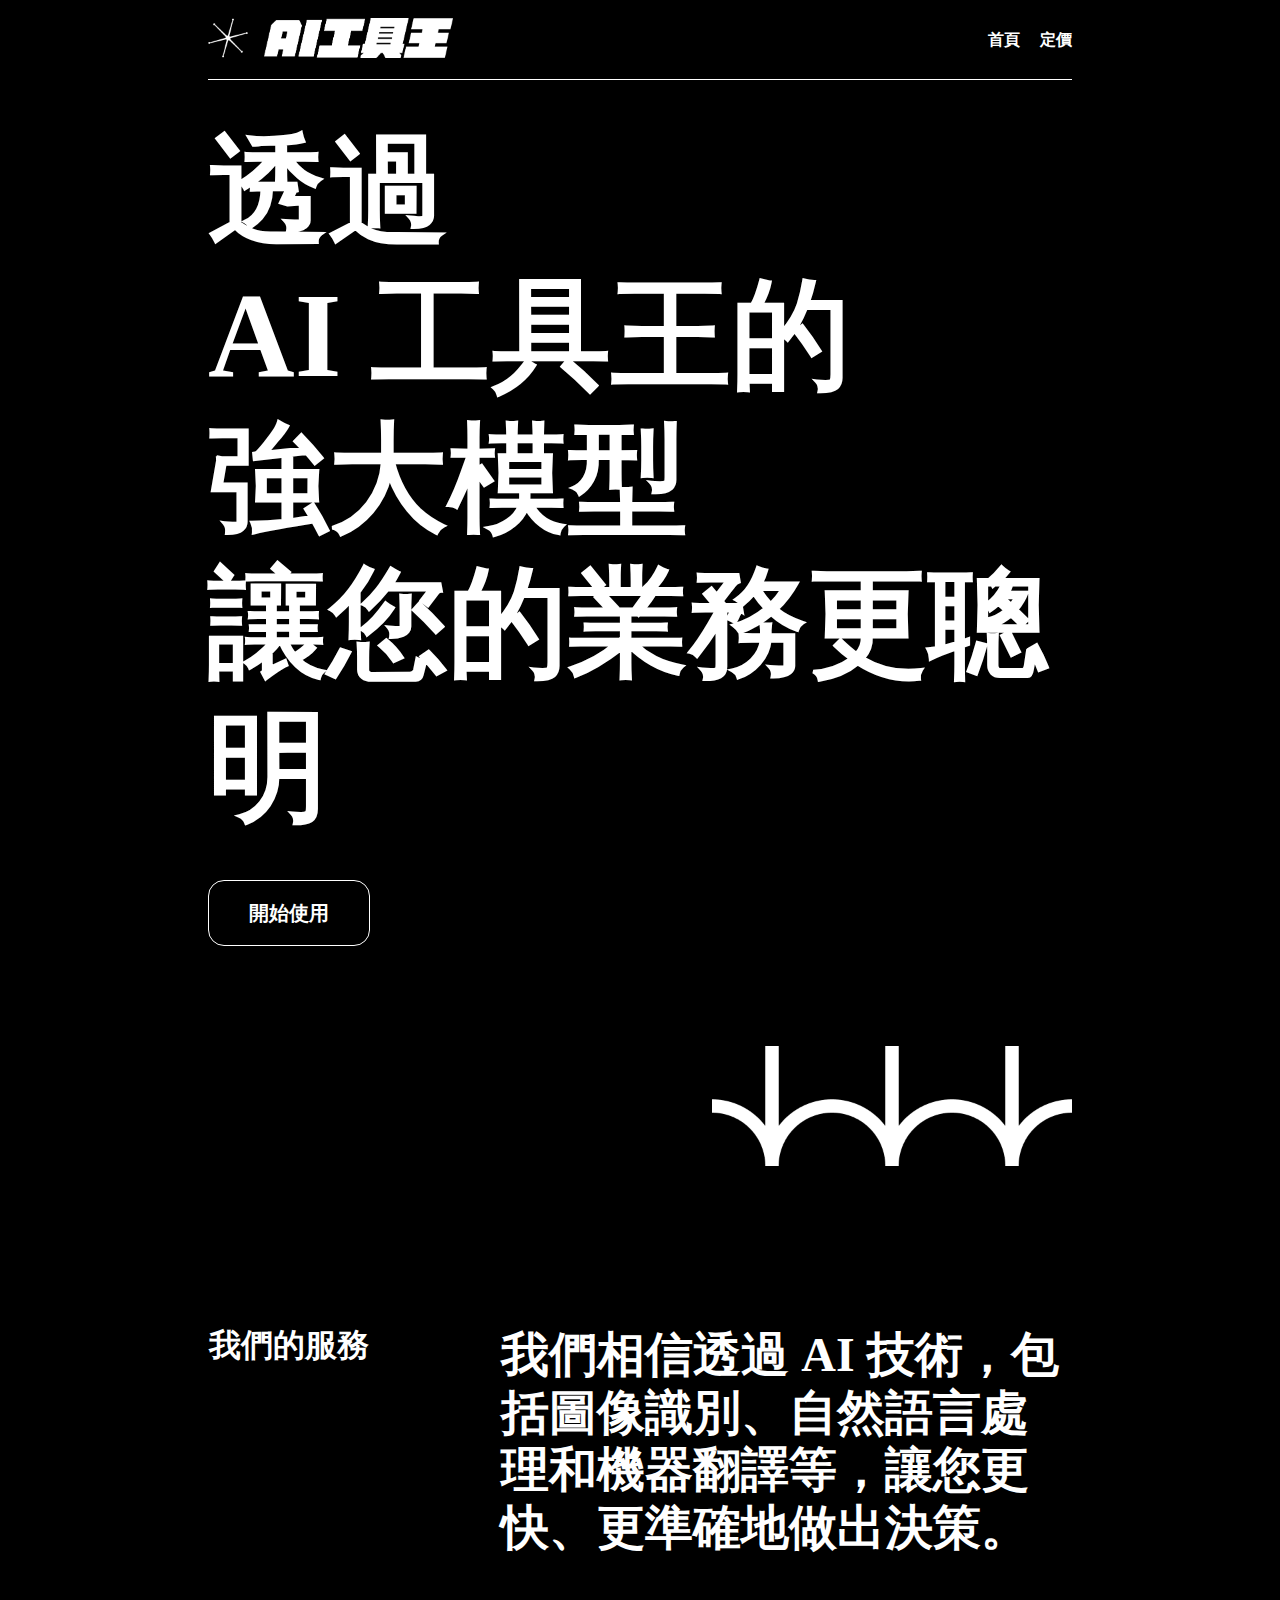
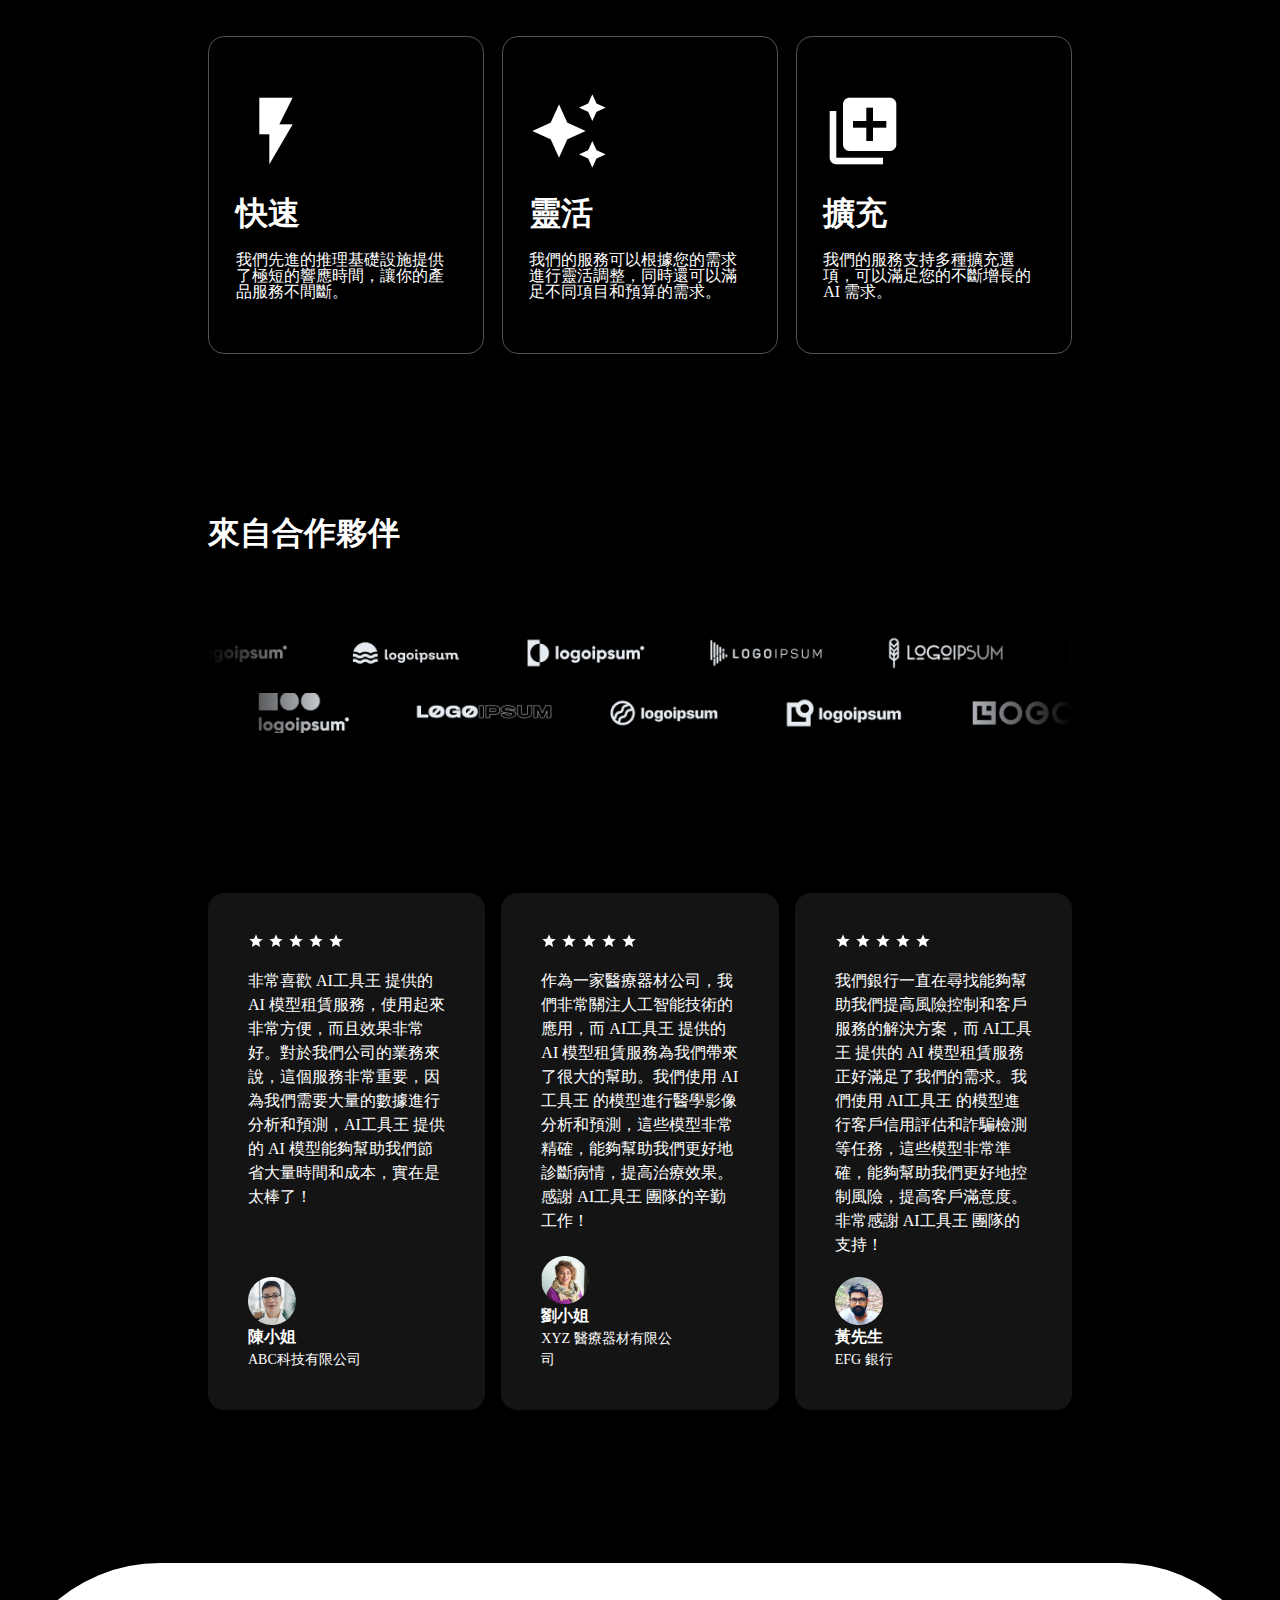
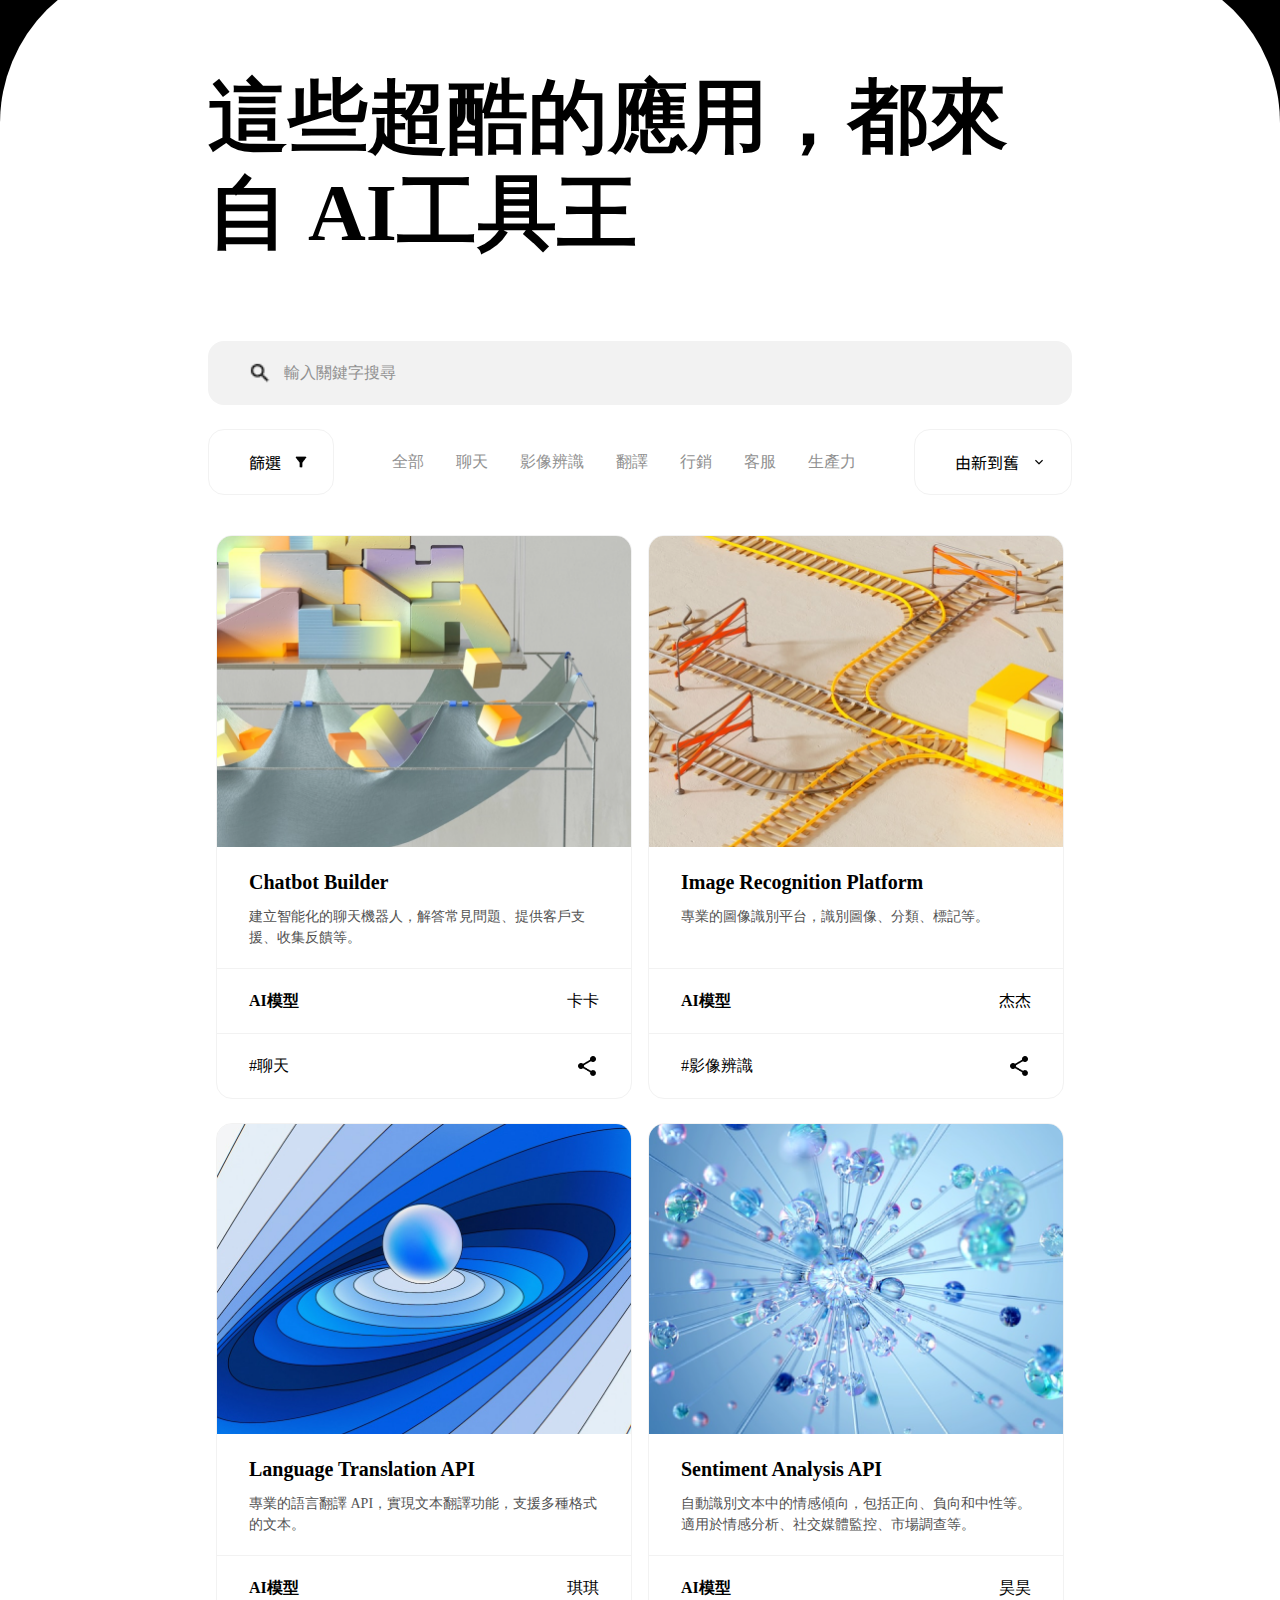
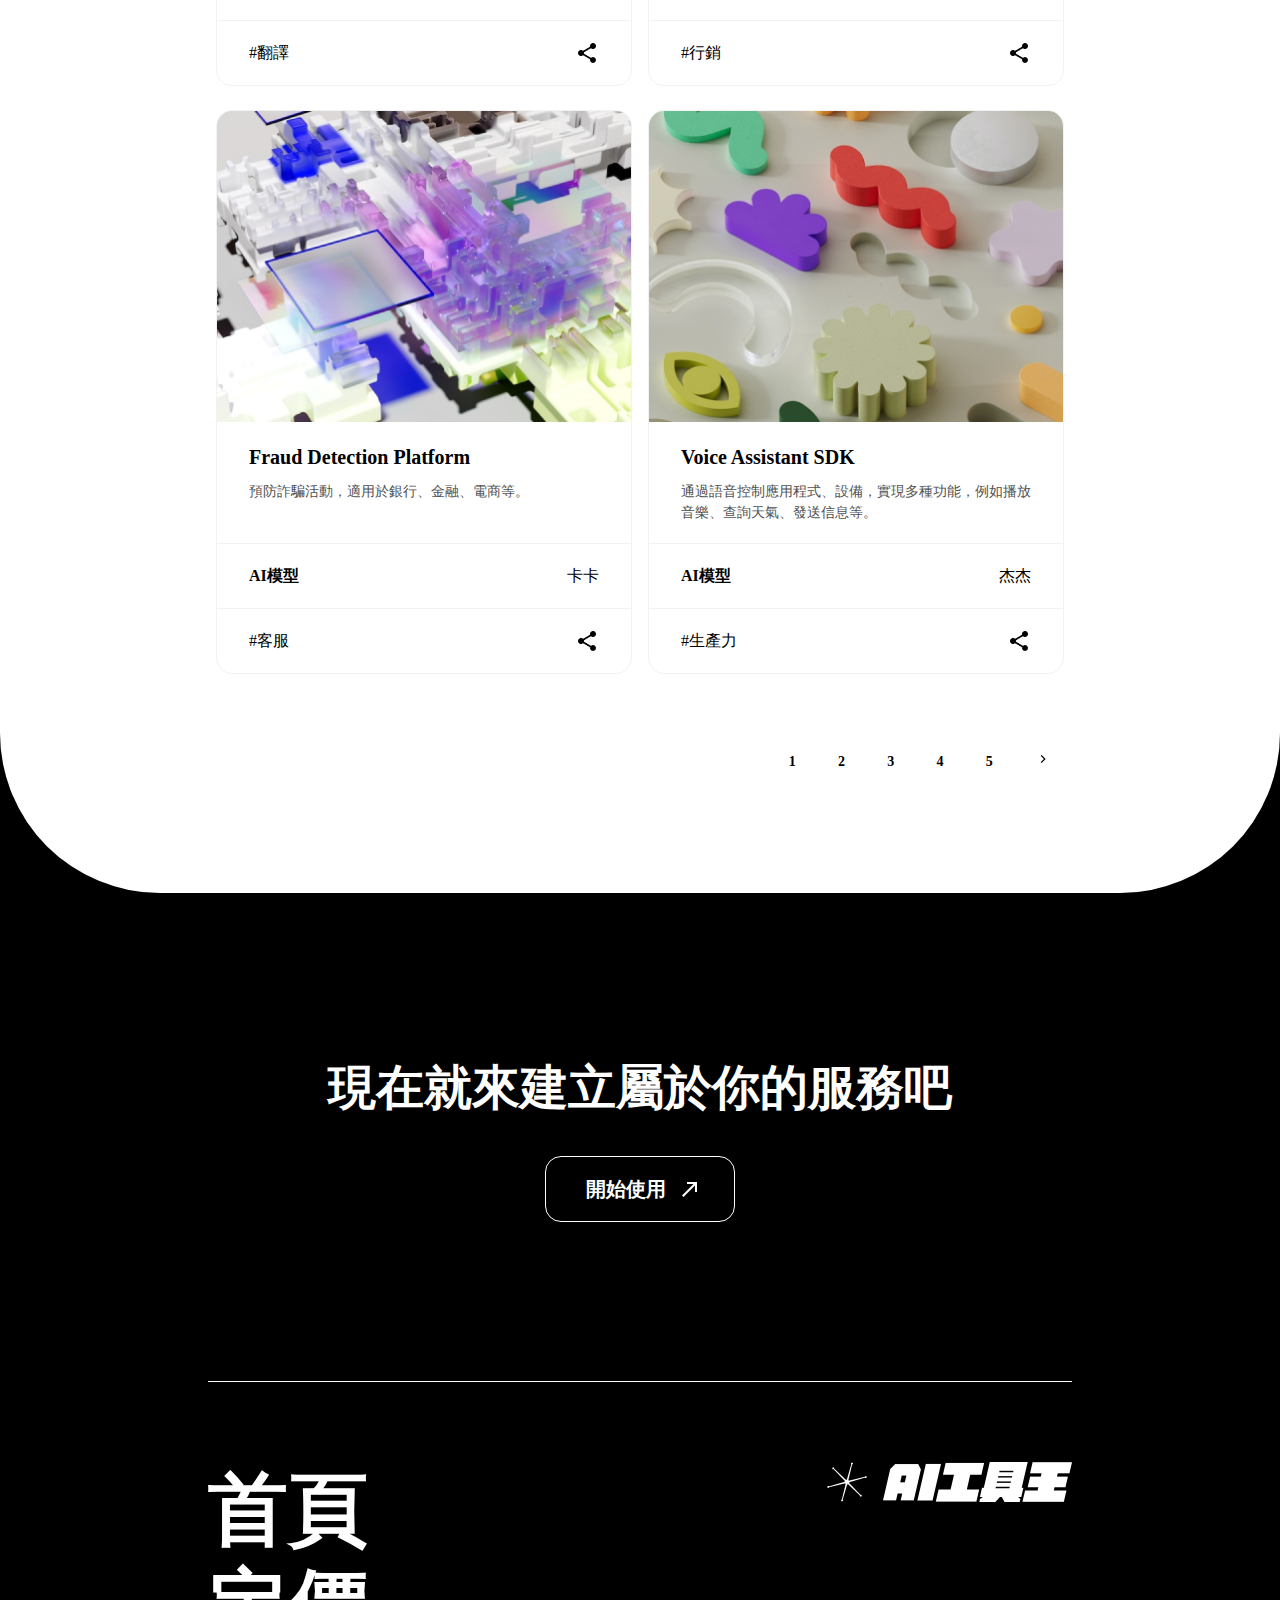
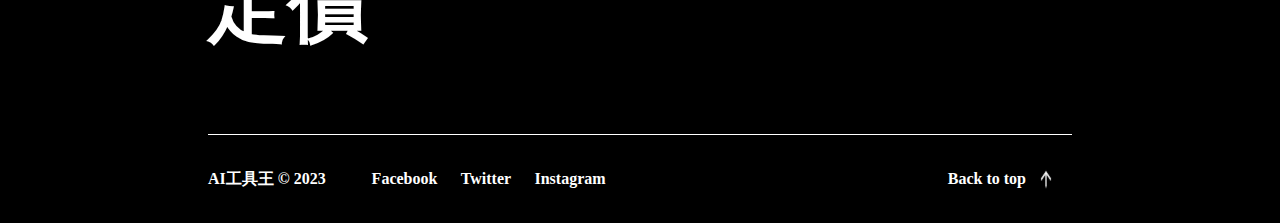
==== commit ad273d2c: "fix rwd" ====
--- a/index.html
+++ b/index.html
@@ -27,9 +27,11 @@
         <p>AI 工具王的</p>
         <p>強大模型</p>
         <p>讓您的業務更聰明</p>
-        <a href="#">開始使用</a>
+        <a href="#"><p>開始使用</p></a>
         <div class="img">
-          <img src="./images/motin.png" alt="" />
+          <img src="./images/deco.png" alt="" />
+          <img src="./images/deco.png" alt="" />
+          <img src="./images/deco.png" alt="" />
         </div>
       </div>
     </div>
@@ -90,7 +92,6 @@
           <div class="linearGradient-r"></div>
         </div>
       </div>
-      <div class="cover"></div>
       <div class="cards">
         <div class="card">
           <div class="starsAndComment">
@@ -119,7 +120,7 @@
             </div>
           </div>
         </div>
-        <div class="card">
+        <div class="card dis">
           <div class="starsAndComment">
             <div class="stars">
               <img src="./images/star.png" alt="" />
@@ -148,7 +149,7 @@
             </div>
           </div>
         </div>
-        <div class="card">
+        <div class="card dis">
           <div class="starsAndComment">
             <div class="stars">
               <img src="./images/star.png" alt="" />
@@ -176,6 +177,9 @@
               </div>
             </div>
           </div>
+        </div>
+        <div class="dots">
+          <img src="./images/Frame 43.png" alt="" />
         </div>
       </div>
     </section>
--- a/SCSS/all.css
+++ b/SCSS/all.css
@@ -217,6 +217,8 @@
 .title {
   margin: 0 16.25%;
   padding-top: 40px;
+  display: flex;
+  flex-direction: column;
 }
 @media (max-width: 375px) {
   .title {
@@ -249,30 +251,27 @@
   }
 }
 .title a {
+  width: 162px;
   margin-top: 40px;
   margin-bottom: 100px;
-  display: inline-block;
-  padding-top: 20px;
-  padding-bottom: 20px;
-  padding-left: 40px;
-  padding-right: 40px;
+  padding: 20px 40px;
   border: 1px solid #ffffff;
   border-radius: 16px;
   text-decoration: none;
 }
+.title a p {
+  font-size: 20px;
+  line-height: 1.2;
+  font-weight: 900;
+}
 .title .img {
-  display: flex;
-  justify-content: flex-end;
+  max-width: 41.67%;
+  display: flex;
+  align-self: flex-end;
 }
 .title .img img {
-  width: 540px;
-}
-@media (max-width: 800px) {
-  .title .img img {
-    width: 100%;
-  }
-}
-
+  max-width: 33.33%;
+}
 .content {
   height: 584px;
   display: flex;
@@ -408,6 +407,11 @@
   justify-content: space-between;
   margin-top: 80px;
   margin-bottom: 160px;
+}
+@media (max-width: 375px) {
+  .partner .imgLogo {
+    margin-bottom: 48px;
+  }
 }
 .partner .imgLogo .logos {
   display: flex;
@@ -456,6 +460,7 @@
 @media (max-width: 375px) {
   .partner .cards {
     padding: 0 12px;
+    margin-bottom: 120px;
   }
 }
 .partner .cards .card {
@@ -472,6 +477,11 @@
     width: 100%;
   }
 }
+@media (max-width: 375px) {
+  .partner .cards .card {
+    padding: 20px;
+  }
+}
 .partner .cards .card .starsAndComment {
   background-color: transparent;
 }
@@ -492,6 +502,7 @@
 }
 .partner .cards .card .starsAndComment .comment p {
   background-color: transparent;
+  line-height: 1.5;
 }
 .partner .cards .card .person {
   background-color: transparent;
@@ -525,6 +536,21 @@
   background-color: transparent;
   font-size: 14px;
   font-weight: 400;
+}
+@media (max-width: 375px) {
+  .partner .cards .dis {
+    display: none;
+  }
+}
+.partner .cards .dots {
+  margin: 0 auto;
+  margin-top: 24px;
+  display: none;
+}
+@media (max-width: 375px) {
+  .partner .cards .dots {
+    display: block;
+  }
 }
 
 .application .app {
@@ -622,7 +648,7 @@
 .application .app .select .selectItems {
   background-color: transparent;
   margin: 0 auto;
-  width: 544px;
+  max-width: 544px;
 }
 @media (max-width: 375px) {
   .application .app .select .selectItems {
@@ -634,7 +660,7 @@
   background-color: transparent;
   display: flex;
 }
-@media (max-width: 375px) {
+@media (max-width: 400px) {
   .application .app .select .selectItems ul {
     flex-wrap: wrap;
     justify-content: space-around;
